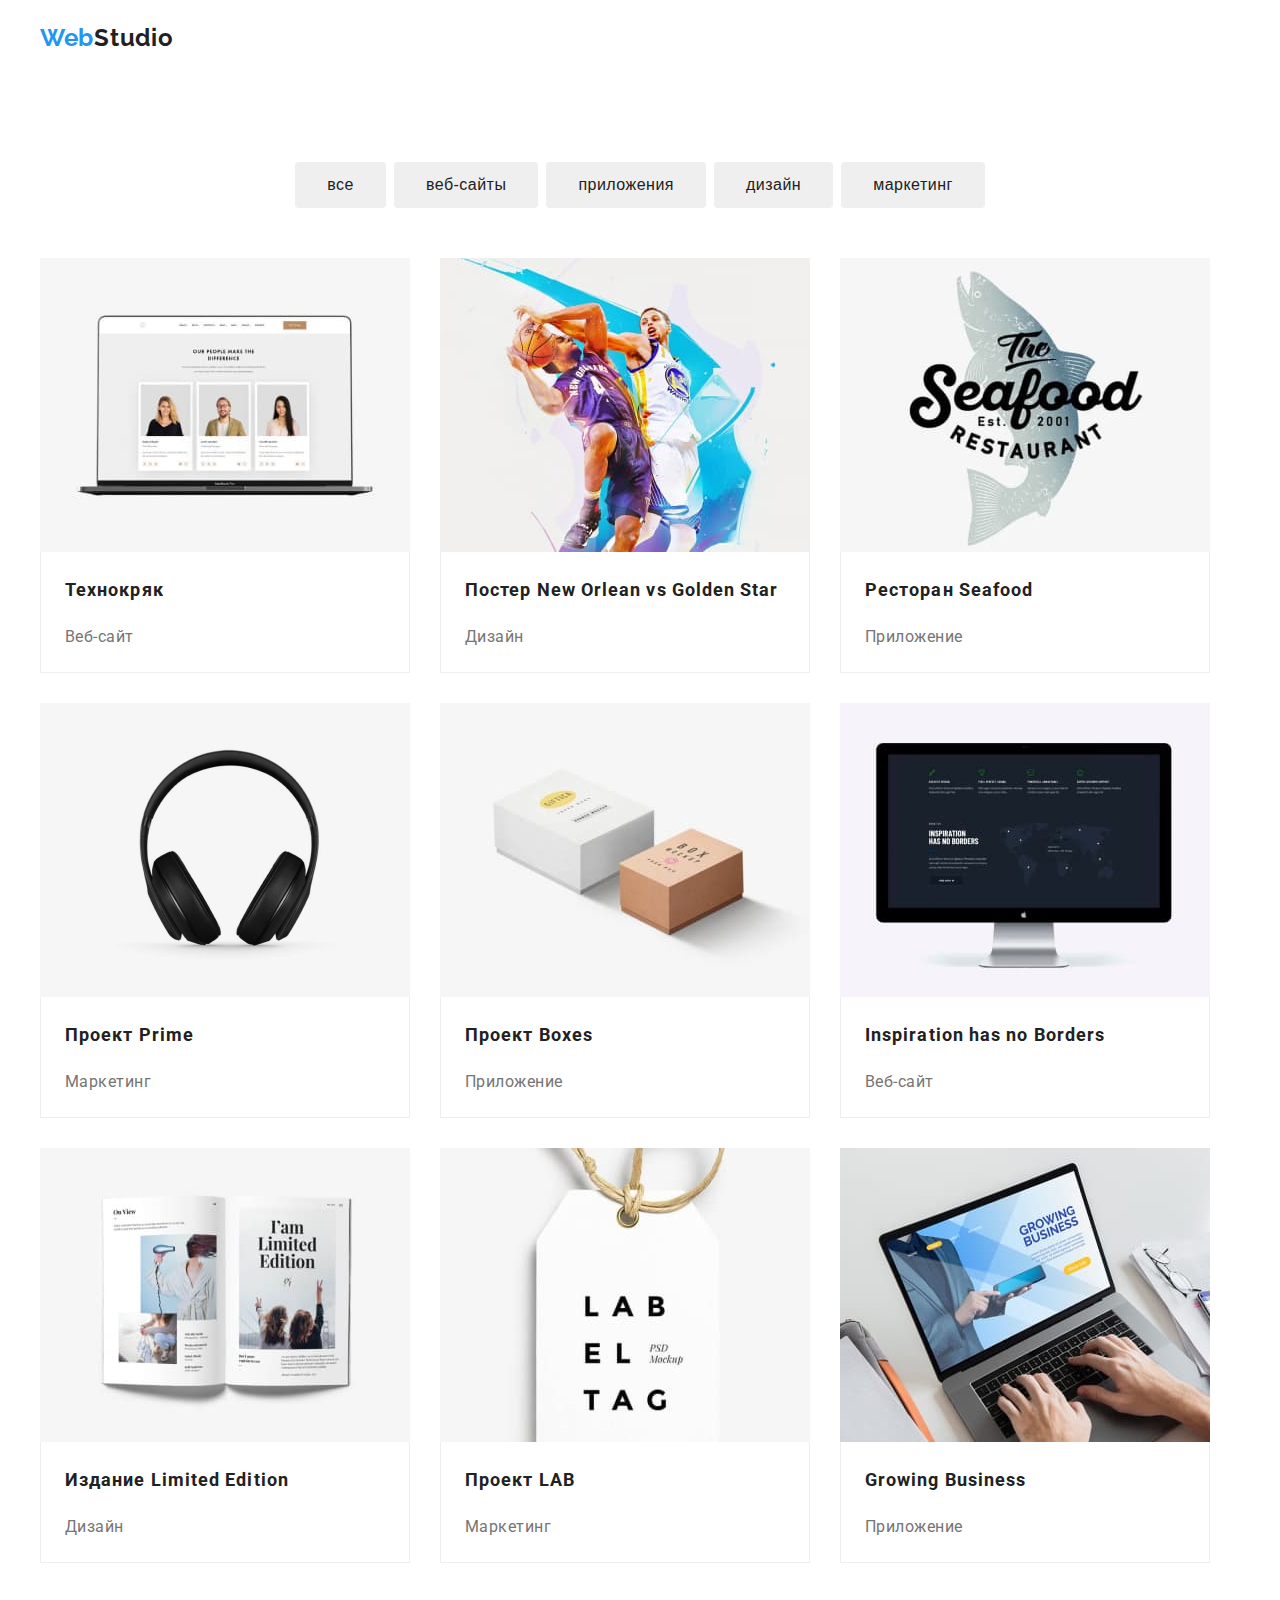
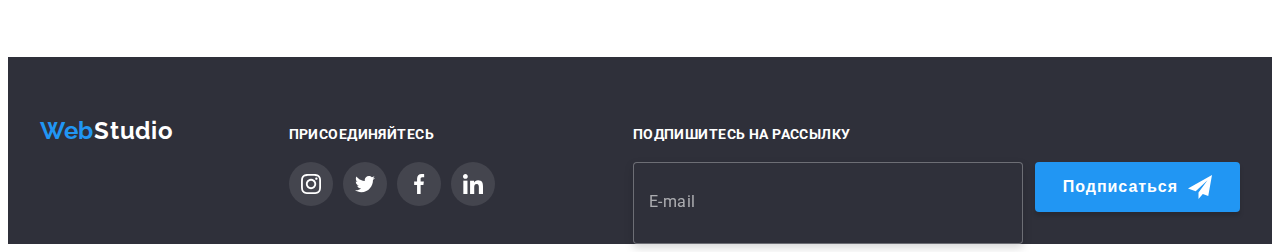
==== portfolio.html @ 2c3b2dfe "creates home-trеning" ====
<!DOCTYPE html>
<html lang="ru">

<head>
    <meta charset="UTF-8">
    <meta http-equiv="X-UA-Compatible" content="IE=edge">
    <meta name="viewport" content="width=device-width, initial-scale=1.0">
    <title>Портфолио</title>
    <link rel="preconnect" href="https://fonts.gstatic.com">
    <link href="https://fonts.googleapis.com/css2?family=Raleway:wght@700&family=Roboto:wght@400;500;700;900&display=swap"
        rel="stylesheet">
    <link rel="stylesheet" href="https://cdnjs.cloudflare.com/ajax/libs/modern-normalize/1.0.0/modern-normalize.min.css"
        integrity="sha512-ISS7cAi1PEhQ8jnbJpJZMd29NlhNj4AWYyLOSp2CE/CsHxTCu+r+t0D2yoJudVrd0/8fTVPUVDzY5Tvli75u/g=="
        crossorigin="anonymous" />
    <link rel="stylesheet" href="./css/main.min.css">
</head>
<body>
<header class="header">
    <div class="container">
    <nav class="navigation">
        <a class="logo" href="./index.html">
            Web<span class="logo_light">Studio</span>
        </a>
        <ul class="nav-list">
            <li class="nav-list__item">
                <a class="nav-list__link" href="./index.html">Студия</a>
            </li>
            <li class="nav-list__item">
                <a class="nav-list__link nav-list__link-active" href="./portfolio.html">Портфолио</a>
            </li>
            <li class="nav-list__item">
                <a class="nav-list__link" href="">Контакты</a>
            </li>
        </ul>
    </nav>
    <ul class="address">
   <li class="address__item">
    <a class="address__link" href="mailto:info@devstudio.com" lang="en"><svg class="address__icon">
            <use href="./images/sprite.svg#icon-envelope"></use>
        </svg>info@devstudio.com</a>
       
   </li>
   <li class="address__item">
    <a class="address__link" href="tel:+380961111111"><svg class="address__icon-phone">
            <use href="./images/sprite.svg#icon-smartphone"></use>
        </svg>+38 096 111 11 11</a>
   </li>
    </ul>
    </div>
</header>
    <main>
         <!-- Projects -->
        <section class="about-buttons-and-cards">
        <div class="projects container">
       <h1 class="visually-hidden">buttons</h1>  

          <ul class="filters-list">
             <li class="filters-list__item">
                 <button class="filters-list__button" type="button">все</button>
            </li>
             <li class="filters-list__item">
                 <button class="filters-list__button" type="button">веб-сайты</button>
            </li>
             <li class="filters-list__item">
                 <button class="filters-list__button" type="button">приложения</button>
            </li>
             <li class="filters-list__item">
                 <button class="filters-list__button" type="button">дизайн</button>
            </li>                
             <li class="filters-list__item">
                 <button class="filters-list__button" type="button">маркетинг</button>
            </li>
          </ul>
        </div>   
       <div class="container cards-container">  
       <h2 class="visually-hidden">cards</h2>

          <ul class="projects-list">
            <li class="projects-list__item">
            <a href="">
              <div class ="cards-content-wrapper"> 
                <img src="./images/portfolio/portfolio1.jpg" alt="фото команды разработчиков" width="370"
                        height="294">
                <p class="portfolio-list-overlay">Технокряк это современная площадка распространения коронавируса. 
                Компании используют эту платформу для цифрового
                шпионажа и атак на защищённые сервера конкурентов.</p> 
                </div>
                <div class="cards-list-content-wrapper">
                <h3 class="cards-title">Технокряк</h3>
                <p class="description-cards">Веб-сайт</p>
                </div>
            </a>
            </li>
            <li class="projects-list__item">
                <a href="">
                <div class="cards-content-wrapper">
              <img src="./images/portfolio/portfolio2.jpg" alt="два баскетболиста дерутся за мяч" width="370"
                        height="294">
                <p class="portfolio-list-overlay">Технокряк это современная площадка распространения коронавируса. 
                Компании используют эту платформу для цифрового
                шпионажа и атак на защищённые сервера конкурентов.</p> 
                </div>
                <div class="cards-list-content-wrapper">
                <h3 class="cards-title">Постер<span lang="en"> New Orlean vs Golden Star </span></h3>
                <p class="description-cards">Дизайн</p>
                </div>
                </a>
            </li>
            <li class="projects-list__item">
                <a href="">
                <div class="cards-content-wrapper">
              <img src="./images/portfolio/portfolio3.jpg" alt="логотип ресторана в виде рыбы" width="370"
                        height="294">
                <p class="portfolio-list-overlay">Технокряк это современная площадка распространения коронавируса.
                Компании используют эту платформу для цифрового
                шпионажа и атак на защищённые сервера конкурентов.</p>
                </div>
                <div class="cards-list-content-wrapper">
                <h3 class="cards-title">Ресторан<span lang="en"> Seafood </span></h3>
                <p class="description-cards">Приложение</p>
                </div>
                </a>
            </li>
           <li class="projects-list__item" >
                <a href="">
                <div class="cards-content-wrapper">
              <img src="./images/portfolio/portfolio4.jpg" alt="наушники" width="370"
                        height="294">
                <p class="portfolio-list-overlay">Технокряк это современная площадка распространения коронавируса.
                Компании используют эту платформу для цифрового
                шпионажа и атак на защищённые сервера конкурентов.</p>
                </div>
                <div class="cards-list-content-wrapper">
                <h3 class="cards-title">Проект<span lang="en"> Prime </span></h3>
                <p class="description-cards">Маркетинг</p>
                </div>
                </a>
           </li>
           <li class="projects-list__item">
                <a href="">
                <div class="cards-content-wrapper">
              <img src="./images/portfolio/portfolio5.jpg" alt="маленькие коробки" width="370"
                        height="294">
                <p class="portfolio-list-overlay">Технокряк это современная площадка распространения коронавируса.
                Компании используют эту платформу для цифрового
                шпионажа и атак на защищённые сервера конкурентов.</p>
                </div>
              <div class="cards-list-content-wrapper"> 
              <h3 class="cards-title">Проект<span lang="en"> Boxes </span></h3>
              <p class="description-cards">Приложение</p>
            </div>
                </a>
           </li>
            <li class="projects-list__item">
                <a href="">
                <div class="cards-content-wrapper">
              <img src="./images/portfolio/portfolio6.jpg" alt="монитор" width="370"
                        height="294">
                <p class="portfolio-list-overlay">Технокряк это современная площадка распространения коронавируса.
                Компании используют эту платформу для цифрового
                шпионажа и атак на защищённые сервера конкурентов.</p>
                </div>
              <div class="cards-list-content-wrapper">
              <h3 class="cards-title" lang="en">Inspiration has no Borders</h3>
              <p class="description-cards">Веб-сайт</p>
              </div>
                </a>
           </li>
           <li class="projects-list__item">
               <a href="">
               <div class="cards-content-wrapper">
              <img src="./images/portfolio/portfolio7.jpg" alt="открытый журнал по дизайну" width="370"
                        height="294">
                <p class="portfolio-list-overlay">Технокряк это современная площадка распространения коронавируса.
                Компании используют эту платформу для цифрового
                шпионажа и атак на защищённые сервера конкурентов.</p>
                </div>
              <div class="cards-list-content-wrapper">
              <h3 class="cards-title">Издание<span lang="en"> Limited Edition </span></h3>
              <p class="description-cards">Дизайн</p>
              </div>
               </a>
           </li>
           <li class="projects-list__item">
              <a href="">
              <div class="cards-content-wrapper">
              <img src="./images/portfolio/portfolio8.jpg" alt="этикетка" width="370"
                        height="294">
                <p class="portfolio-list-overlay">Технокряк это современная площадка распространения коронавируса.
                Компании используют эту платформу для цифрового
                шпионажа и атак на защищённые сервера конкурентов.</p>
                </div>
              <div class="cards-list-content-wrapper">
              <h3 class="cards-title">Проект<span lang="en"> LAB </span></h3>
              <p class="description-cards">Маркетинг</p>
              </div>
              </a>
           </li>
           <li class="projects-list__item">
              <a href="">
              <div class="cards-content-wrapper">
              <img src="./images/portfolio/portfolio9.jpg" alt="руки на клавиатуре ноутбука" width="370"
                        height="294">
                <p class="portfolio-list-overlay">Технокряк это современная площадка распространения коронавируса.
                Компании используют эту платформу для цифрового
                шпионажа и атак на защищённые сервера конкурентов.</p>
                </div>
              <div class="cards-list-content-wrapper"> 
              <h3 class="cards-title" lang="en">Growing Business</h3>
              <p class="description-cards">Приложение</p>
              </div>
              </a>
           </li>
        </ul>
        </div>
        </section>
      </main>

        <footer class="footer">
        <div class="container">
            <!-- Contacts information -->
            <div class="address-list-link">
            <a class="logo logo-footer" lang="en" href="./index.html">
                Web<span class="logo_dark">Studio</span>
            </a>
            <address class="address">
                <ul class="list address-list">
                    <li class="address-list__item">
                        <a class="link address-list__footer" href="https://goo.gl/maps/uirxwReDVHY58YxF7" target="_blank" rel="noopener noreferrer">г. Киев,
                            пр-т Леси Украинки, 26</a>
                    </li>
                    <li class="address-list__item">
                        <a class="link address-list__footer-contacts" href="mailto:info@devstudio.com" lang="en">info@devstudio.com</a>
                    </li>
                    <li class="address-list__item">
                        <a class="link address-list__footer-contacts" href="tel:+380961111111">+38 096 111 11 11</a>
                    </li>
                </ul>
            </address>
            </div>
            <div class="social-list-link">
                <p>Присоединяйтесь</p>
                <ul class="social-icon">
                    <li class="social-icon__container">
                        <a href="https://www.instagram.com/?hl=ru" target="_blank" rel="noopener noreferrer">
                            <svg aria-label="instagram" width="20" height="20" class="social-icon__img">
                                <use href="./images/sprite.svg#icon-instagram-1"></use>
                            </svg>
                        </a>
                    </li>
                    <li class="social-icon__container">
                        <a href="https://twitter.com" target="_blank" rel="noopener noreferrer">
                            <svg aria-label="twitter" width="20" height="20" class="social-icon__img">
                                <use href="./images/sprite.svg#icon-twitter-1"></use>
                            </svg>
                        </a>
                    </li>
                
                    <li class="social-icon__container">
                        <a href="https://www.facebook.com" target="_blank" rel="noopener noreferrer">
                            <svg aria-label="facebook" width="20" height="20" class="social-icon__img">
                                <use href="./images/sprite.svg#icon-facebook-1"></use>
                            </svg>
                        </a>
                    </li>
                
                    <li class="social-icon__container">
                        <a href="https://www.linkedin.com" target="_blank" rel="noopener noreferrer">
                            <svg aria-label="linkedin" width="20" height="20" class="social-icon__img">
                                <use href="./images/sprite.svg#icon-linkedin-1"></use>
                            </svg>
                        </a>
                    </li>
                
                </ul>
            </div>
            <div>
                <p>Подпишитесь на рассылку</p>
                <form class="footer-form" autocomplete="off">
                    <input class="footer-form-input" name="email" type="email" placeholder="E-mail" required>
                    <button class="footer-btn" type="submit">Подписаться
                        <svg class="footer-btn-icon" width="24" height="24">
                            <use href="./images/sprite.svg#icon-icon-send"></use>
                        </svg>
                    </button>
                </form>
            </div>
            
        </div>
    
        </footer>


</body>
</html>
---- css/main.min.css ----
:root{--main-font: "Roboto", sans-serif;--secondary-font: "Raleway", sans-serif;--accent-color: #2196f3;--basic-headers-color: #212121;--basic-content-color: #757575;--backgrouns-secondary-color: #2f303a;--primary-background-color: #fff;--third-background-color: #f5f4fa;--section-pt: 94px;--section-pb: 94px;--common-grey: #afb1b8;--timing-function: cubic-bezier(0.4, 0, 0.2, 1);--duration: 250ms}body{font-family:var(--main-font);color:var(--basic-content-color);font-weight:400;letter-spacing:0.03em}h1,h2,h3,h4,h5,h6,p,ul,ol,a{margin:0;padding:0;list-style:none;text-decoration:none}img,svg{display:block}.visually-hidden{position:absolute !important;clip:rect(1px 1px 1px 1px);clip:rect(1px, 1px, 1px, 1px);padding:0 !important;border:0 !important;height:1px !important;width:1px !important;overflow:hidden}.container{padding-left:15px;padding-right:15px}.header .container{display:flex;align-items:center;justify-content:space-between}@media screen and (min-width: 480px){.container{width:480px;margin:0 auto}}@media screen and (min-width: 768px){.container{width:768px}}@media screen and (min-width: 1200px){.container{width:1200px}}.logo{font-weight:700;font-size:24px;line-height:28px;letter-spacing:0.03em;font-family:var(--secondary-font);color:var(--accent-color)}.header .logo{margin-right:93px}.logo_light{color:var(--basic-headers-color)}.logo_dark{color:var(--primary-background-color)}.filters-list__button{font-weight:500;font-size:16px;line-height:1.62;letter-spacing:0.03em;cursor:pointer;padding:10px 32px;min-width:70px;border-radius:4px;border:none;display:block;outline:none;color:var(--basic-headers-color);transition:color var(--timing-function) var(--duration),background-color var(--timing-function) var(--duration),box-shadow var(--timing-function) var(--duration)}.filters-list__button:hover,.filters-list__button:focus,.filters-list__button:active{color:var(--primary-background-color);background-color:var(--accent-color);box-shadow:0px 3px 1px rgba(0,0,0,0.1),0px 1px 2px rgba(0,0,0,0.08),0px 2px 2px rgba(0,0,0,0.12)}.filters-list{display:flex;justify-content:center}.filters-list__item:not(:first-child){margin-left:8px}.backdrop{position:fixed;width:100vw;height:100vh;left:0px;top:0px;background:rgba(0,0,0,0.2);transition:opasity var(--timing-function) var(--duration)}.modal{position:absolute;width:528px;height:580px;left:50%;top:50%;transform:translate(-50%, -50%);background:var(--primary-background-color);box-shadow:0px 1px 3px rgba(0,0,0,0.12),0px 1px 1px rgba(0,0,0,0.14),0px 2px 1px rgba(0,0,0,0.2);border-radius:4px;padding:40px}.modal__close-btn{position:absolute;top:8px;right:8px;width:30px;height:30px;border-radius:50%;display:flex;justify-content:center;align-items:center;border:1px solid rgba(0,0,0,0.1);cursor:pointer;background:var(--primary-background-color)}.modal__close-btn:hover .modal__icon-container-img,.modal__close-btn:focus .modal__icon-container-img{fill:var(--accent-color)}.modal__icon-container-img{transition:var(--timing-function) var(--duration)}.is-hidden{opacity:0;visibility:hidden;pointer-events:none}.modal-form{display:flex;flex-direction:column}.modal__form-fild{font-family:var(--main-font);font-size:12px;line-height:14px;margin-bottom:4px;letter-spacing:0.01em;color:var(--basic-content-color)}.modal-wrapper{position:relative;margin-bottom:10px}.modal-wrapper__input{display:block;width:100%;height:40px;border:1px solid rgba(33,33,33,0.2);border-radius:4px;padding-left:42px;transition:border-color var(--duration) var(--timing-function)}.modal-wrapper__input:hover,.modal-wrapper__input:focus{outline:none;border:1px solid var(--accent-color)}.modal-wrapper__input:focus ~ .modal-wrapper__icon,.modal-wrapper__input:hover ~ .modal-wrapper__icon{fill:var(--accent-color)}.modal-wrapper__icon{position:absolute;top:50%;left:12px;display:block;transform:translateY(-50%);transition:fill var(--duration) var(--timing-function)}.modal-wrapper__icon:hover{fill:var(--accent-color)}.modal-form-message{width:100%;height:120px;border:1px solid rgba(33,33,33,0.2);border-radius:4px;padding:12px 16px;resize:none;transition:border-color var(--duration) var(--timing-function);margin-bottom:25px}.modal-form-message::placeholder{color:rgba(117,117,117,0.5)}.modal-form-message:hover,.modal-form-message:focus{outline:none;border-color:var(--accent-color)}.modal-title{font-family:var(--main-font);display:block;font-weight:bold;font-size:20px;line-height:23px;text-align:center;letter-spacing:0.03em;color:#212121;margin-bottom:12px}.modal-form-check-desk{font-size:14px;display:flex;align-items:center}.modal-form-check-desk::before{display:block;content:"";width:16px;height:16px;border:2px solid #212121;border-radius:2px;cursor:pointer;margin-right:8px}.modal-form-term:checked+.modal-form-check-desk::before{background-image:url(../images/modal/Vector.svg);background-position:center;background-size:contain;background-repeat:no-repeat;border:2px solid var(--accent-color);border-radius:2px;background-color:var(--accent-color)}.modal-form-term:focus+.modal-form-check-desk::before{outline:2px solid var(--accent-color)}.modal-form-btn{display:block;font-weight:700;font-size:16px;line-height:1.85;text-align:center;letter-spacing:0.06em;background-color:var(--accent-color);margin:0 auto;margin-top:45px;min-width:200px;height:50px;padding:10px 32px;box-shadow:0px 4px 4px rgba(0,0,0,0.15);border-radius:4px;border:none;transition:color var(--timing-function) var(--duration),background-color var(--timing-function) var(--duration);color:#ffffff}.modal-form-btn:hover,.modal-form-btn:focus{background-color:#188ce8}.policy-link{display:inline;color:var(--accent-color);text-decoration:underline}.header{padding-top:16px;padding-bottom:16px}.nav-list{display:none}.address{display:none}.burger-btn,.mobail-menu__close-btn{background-color:transparent;border:none;padding:0}.burger-btn:hover,.burger-btn:focus,.burger-btn:active,.mobail-menu__close-btn:hover,.mobail-menu__close-btn:focus,.mobail-menu__close-btn:active{fill:var(--accent-color)}.mobail-menu__close-btn{position:absolute;top:10px;right:15px}.burger-btn__icon{width:40px;height:40px}.mobail-menu__close-icon{width:40px;height:40px}.mobail-menu{position:fixed;top:0;left:50%;width:100vw;max-width:480px;background-color:var(--primary-background-color);padding-top:48px;padding-left:40px;padding-right:40px;transform:translateY(-100%) translateX(-50%);transition:var(--timing-function) var(--duration)}.is-open{transform:translateY(0) translateX(-50%)}.nav-list-mob__link{font-weight:500;font-size:40px;line-height:47px;letter-spacing:0.02em;transition:color var(--timing-function) var(--duration);color:var(--basic-headers-color)}.nav-list-mob__link:hover,.nav-list-mob__link:focus{color:var(--accent-color)}.nav-list-mob__link-active{color:var(--accent-color)}.nav-list-mob__item:not(:last-child){margin-bottom:32px}.nav-list-mob{margin-bottom:302px}.address-mob__phone-link{font-weight:500;font-size:34px;line-height:40px;letter-spacing:0.02em;color:var(--basic-content-color);transition:color var(--timing-function) var(--duration)}.address-mob__phone-link:hover,.address-mob__phone-link:focus{color:var(--accent-color)}.address-mob__mail-link{font-weight:500;font-size:24px;line-height:28px;letter-spacing:0.02em;color:var(--basic-content-color);transition:color var(--timing-function) var(--duration)}.address-mob__mail-link:hover,.address-mob__mail-link:focus{color:var(--accent-color)}.address-mob:not(:last-child){margin-bottom:64px}.address-mob__item:not(:last-child){margin-bottom:16px}.social-mob__item:not(:last-child)::after{content:"";border:1px solid rgba(33,33,33,0.2);transform:rotate(90deg);width:22px;height:0px}.social-mob__item{margin-right:20px}.social-mob{display:flex;align-items:center}.social-mob__link{font-weight:500;font-size:18px;line-height:22px;letter-spacing:0.02em;color:var(--accent-color);margin-right:10px}.hero_btn{display:block;font-weight:700;font-size:16px;line-height:1.85;text-align:center;letter-spacing:0.06em;background-color:var(--accent-color);margin:0 auto;margin-top:45px;min-width:200px;height:50px;padding:10px 32px;cursor:pointer;box-shadow:0px 4px 4px rgba(0,0,0,0.15);border-radius:4px;border:none;transition:color var(--timing-function) var(--duration),background-color var(--timing-function) var(--duration);color:#ffffff}.hero_btn:hover,.hero_btn:focus{background-color:#188ce8}.hero_title{font-weight:900;font-size:44px;line-height:1.36;text-align:center;letter-spacing:0.06em;text-transform:uppercase;max-width:696px;margin:0 auto;color:#ffffff}.hero{background-image:linear-gradient(rgba(47,48,58,0.4), rgba(62,63,77,0.4)),url(../images/hero/hero-background.jpg);padding-top:200px;padding-bottom:200px;background-color:var(--backgrouns-secondary-color);height:600px;background-repeat:no-repeat;background-size:cover}.cards-title{font-weight:700;font-size:18px;line-height:2;letter-spacing:0.06em;color:var(--basic-headers-color)}.about-list__title{font-weight:700;font-size:14px;line-height:1.14;text-transform:uppercase;margin-bottom:20px;color:var(--basic-headers-color)}.about{background:var(--primary-background-color);padding-top:var(--section-pt)}.works{background:var(--primary-background-color)}.about-list__description{font-size:14px;line-height:1.71}.description-cards{font-size:16px;line-height:30px;color:var(--basic-content-color)}.about-list{display:flex;justify-content:space-between;margin-left:-30px}.about-list__item{margin-left:30px}.about-list__tool{width:270px;height:120px;background-color:var(--third-background-color);margin-bottom:30px;display:flex;align-items:center;justify-content:center}.about-list__icon{width:65px;height:70px}.works-list{display:flex;justify-content:space-between;margin-left:-30px;margin-top:-30px}.works-list__item{margin-left:30px;margin-top:30px;position:relative}.works-list__overlay{position:absolute;bottom:0;left:0;width:100%;height:70px;background:rgba(47,48,58,0.8);justify-content:center;align-items:center;display:flex;padding:27px;font-weight:700;font-size:14px;line-height:1;letter-spacing:0.03em;text-transform:uppercase;color:#ffffff}.about-us-title{font-weight:700;font-size:36px;line-height:1.16;text-align:center;color:var(--basic-headers-color);margin-bottom:50px}.works-us{padding-top:var(--section-pt);padding-bottom:var(--section-pb)}.projects{padding-top:var(--section-pt);padding-bottom:50px}.projects-list{display:flex;flex-wrap:wrap;margin-left:-30px;margin-top:-30px}.projects-list__item{margin-left:30px;margin-top:30px;transition:box-shadow var(--duration) var(--timing-function)}.projects-list__item:hover,.projects-list__item:focus,.projects-list__item:active{box-shadow:0px 1px 1px rgba(0,0,0,0.12),0px 4px 4px rgba(0,0,0,0.06),1px 4px 6px rgba(0,0,0,0.16)}.cards-list-content-wrapper{padding:20px 24px;background-color:white;border:1px solid #eeeeee;border-top:none}.cards-title{margin-bottom:14px}.cards-container{padding-bottom:var(--section-pb)}.portfolio-list-overlay{position:absolute;top:0;left:0;height:100%;background-color:rgba(33,150,243,0.9);font-size:18px;line-height:1.56;letter-spacing:0.03em;color:var(--primary-background-color);padding:63px 24px;transform:translateY(100%);transition:transform var(--duration) var(--timing-function)}.cards-content-wrapper{position:relative;overflow:hidden}.projects-list__item a:hover .portfolio-list-overlay,.projects-list__item a:focus .portfolio-list-overlay{transform:translateY(0)}.our-team-title{font-weight:500;font-size:16px;line-height:1.18;margin-bottom:14px;color:var(--basic-headers-color)}.team{background:var(--third-background-color);padding-top:var(--section-pt);padding-bottom:var(--section-pb)}.description-team{font-size:16px;line-height:1.18;margin-bottom:16px}.team-list{display:flex;flex-wrap:wrap;margin-left:-30px}.team-list__item{margin-left:30px;box-shadow:0px 1px 3px rgba(0,0,0,0.12),0px 1px 1px rgba(0,0,0,0.14),0px 2px 1px rgba(0,0,0,0.2);border-radius:0px 0px 4px 4px;overflow:hidden}.team-list-content-wrapper{padding:30px 32px;text-align:center;background-color:white}.team-list-content-wrapper>ul{display:flex;justify-content:center}.team-icon-container-img use{fill:var(--common-grey);transition:fill var(--timing-function) var(--duration)}.team-icon-container{width:44px;height:44px;border-radius:50%;display:flex;justify-content:center;align-items:center;transition:background-color var(--timing-function) var(--duration)}.team-icon-container:hover,.team-icon-container:focus{background-color:var(--accent-color);cursor:pointer}.team-icon-container:hover .team-icon-container-img use{fill:var(--primary-background-color)}.team-icon-container:not(:last-child){margin-right:10px}.customers{background:var(--primary-background-color);padding-top:var(--section-pt);padding-bottom:var(--section-pb)}.customers-title{font-weight:700;font-size:36px;line-height:1.16;text-align:center;color:var(--basic-headers-color);margin-bottom:50px}.customers-list{display:flex;justify-content:space-between;align-items:center}.customers-list__link{width:170px;height:90px;border:1px solid var(--common-grey);border-radius:4px;display:flex;justify-content:center;align-items:center;transition:border-color var(--timing-function) var(--duration)}.customers-list__link:hover .customers-list__icon,.customers-list__link:focus .customers-list__icon{fill:var(--accent-color)}.customers-list__link:hover,.customers-list__link:focus{border-color:var(--accent-color)}.customers-list__icon{fill:var(--common-grey);transition:var(--timing-function) var(--duration)}.footer{background-color:var(--backgrouns-secondary-color)}.footer .container{display:flex;align-items:baseline;justify-content:space-between}.address-list__footer{color:#ffffff;font-size:14px;line-height:1.71}.address-list__footer-contacts{color:rgba(255,255,255,0.6);font-size:14px;line-height:1.71}.address-list__item:not(:last-child){margin-bottom:9px}.logo-footer{display:block;margin-bottom:30px}.social-icon__container{width:44px;height:44px;border-radius:50%;display:flex;justify-content:center;align-items:center;background:rgba(255,255,255,0.1);transition:background-color var(--timing-function) var(--duration)}.social-icon__container:not(:last-child){margin-right:10px}.social-icon__img use{fill:var(--primary-background-color);transition:fill var(--timing-function) var(--duration)}.social-icon__container:hover>svg>use{fill:var(--primary-background-color)}.social-icon__container:hover,.social-icon__container:focus{background-color:var(--accent-color);cursor:pointer}.social-list-link>ul{display:flex}.footer p{font-family:var(--main-font);font-weight:bold;font-size:14px;line-height:16px;letter-spacing:0.03em;color:#ffffff;margin-bottom:20px;text-transform:uppercase}.footer>.container>:first-child{padding-top:60px;padding-bottom:60px}.address-list-link{margin-right:70px}.footer-form{display:flex}.footer-form-input{padding:15px;width:358px;height:50px;margin-right:12px;border:1px solid rgba(255,255,255,0.3);filter:drop-shadow(0px 4px 4px rgba(0,0,0,0.15));border-radius:4px;background-color:var(--backgrouns-secondary-color);color:#ffffff}.footer-form-input::placeholder{font-family:var(--main-font);font-weight:400;font-size:16px;line-height:1.25;letter-spacing:0.03em;color:rgba(255,255,255,0.6)}.footer-form-input:focus{outline:none}.footer-btn{display:inline-flex;align-items:center;font-weight:700;font-size:16px;line-height:1.85;text-align:center;letter-spacing:0.06em;background-color:var(--accent-color);margin:0 auto;min-width:200px;height:50px;padding:10px 28px;cursor:pointer;box-shadow:0px 4px 4px rgba(0,0,0,0.15);border-radius:4px;border:none;transition:color var(--timing-function) var(--duration),background-color var(--timing-function) var(--duration);color:#ffffff}.footer-btn-icon{margin-left:10px;fill:currentColor}.social-list-link{margin-right:93px}
/*# sourceMappingURL=main.min.css.map */
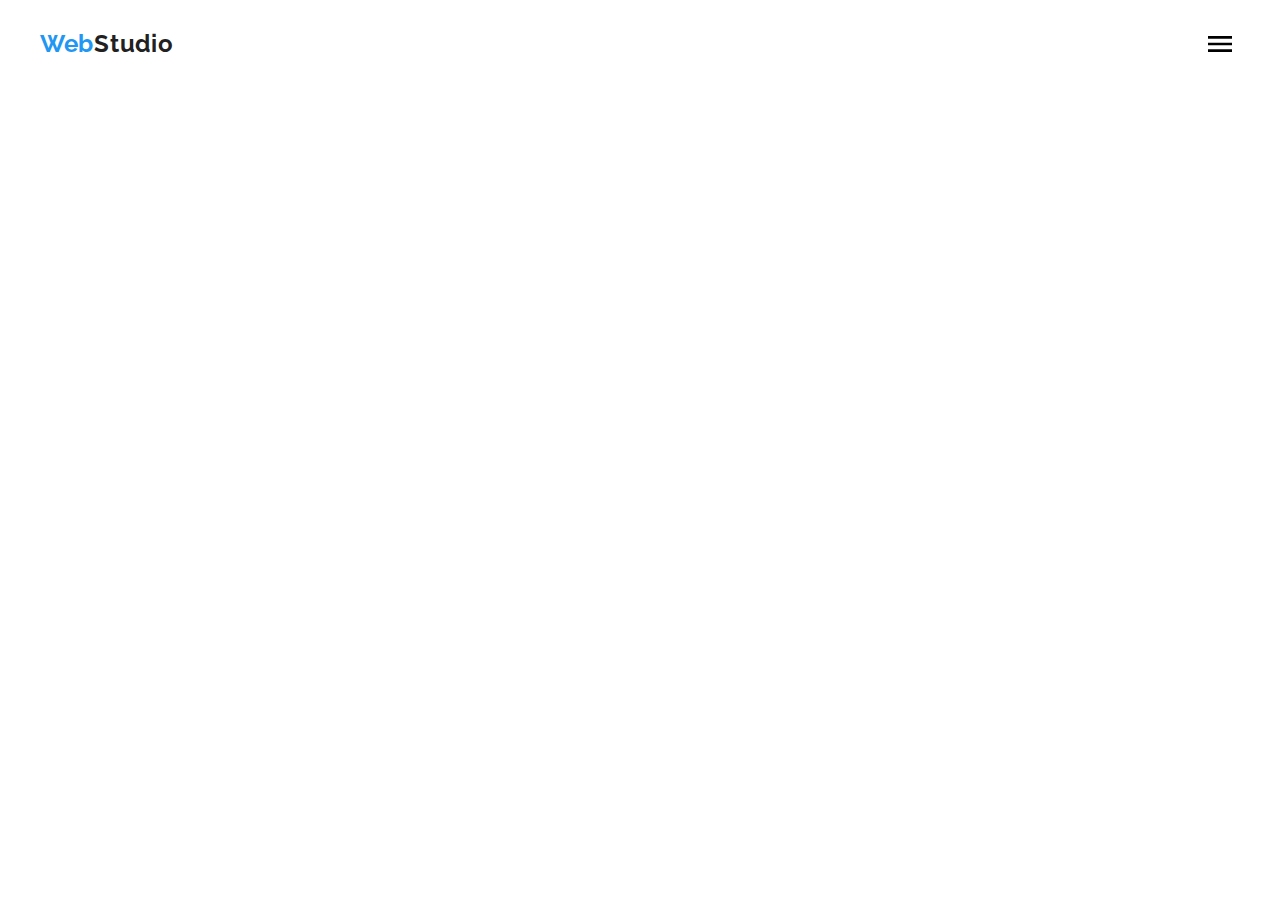
==== commit 7f159312: "ends header portfolio" ====
--- a/portfolio.html
+++ b/portfolio.html
@@ -14,6 +14,7 @@
         crossorigin="anonymous" />
     <link rel="stylesheet" href="./css/main.min.css">
 </head>
+
 <body>
 <header class="header">
     <div class="container">
@@ -33,6 +34,11 @@
             </li>
         </ul>
     </nav>
+    <button type="button" class="burger-btn" data-menu-button>
+        <svg class="burger-btn__icon">
+            <use href="./images/sprite.svg#icon-burgersvg"></use>
+        </svg>
+    </button>
     <ul class="address">
    <li class="address__item">
     <a class="address__link" href="mailto:info@devstudio.com" lang="en"><svg class="address__icon">
@@ -47,10 +53,60 @@
    </li>
     </ul>
     </div>
+    <div class="mobail-menu" data-menu>
+        <button type="button" class="mobail-menu__close-btn" data-menu-close>
+            <svg class="mobail-menu__close-icon">
+                <use href="./images/sprite.svg#icon-close-black-1"></use>
+            </svg>
+        </button>
+        <ul class="nav-list-mob">
+            <li class="nav-list-mob__item">
+                <a class="nav-list-mob__link" href="./index.html">Студия</a>
+            </li>
+            <li class="nav-list-mob__item">
+                <a class="nav-list-mob__link nav-list-mob__link-active" href="./portfolio.html">Портфолио</a>
+            </li>
+            <li class="nav-list-mob__item">
+                <a class="nav-list-mob__link" href="">Контакты</a>
+            </li>
+        </ul>
+    
+        <ul class="address-mob">
+            <li class="address-mob__item">
+                <a class="address-mob__phone-link" href="tel:+380961111111">+38 096 111 11 11</a>
+            </li>
+            <li class="address-mob__item">
+                <a class="address-mob__mail-link" href="mailto:info@devstudio.com" lang="en">info@devstudio.com</a>
+            </li>
+    
+        </ul>
+    
+        <ul class="social-mob">
+            <li class="social-mob__item">
+                <a class="social-mob__link" href="https://www.instagram.com/?hl=ru" target="_blank"
+                    rel="noopener noreferrer">Instagram</a>
+            </li>
+            <li class="social-mob__item">
+                <a class="social-mob__link" href="https://twitter.com" target="_blank" rel="noopener noreferrer">Twitter</a>
+    
+            </li>
+            <li class="social-mob__item">
+                <a class="social-mob__link" href="https://www.facebook.com" target="_blank"
+                    rel="noopener noreferrer">Facebook</a>
+    
+            </li>
+            <li class="social-mob__item">
+                <a class="social-mob__link" href="https://www.linkedin.com" target="_blank"
+                    rel="noopener noreferrer">linkedin</a>
+    
+            </li>
+        </ul>
+    
+    </div>
 </header>
     <main>
          <!-- Projects -->
-        <section class="about-buttons-and-cards">
+        <!-- <section class="about-buttons-and-cards">
         <div class="projects container">
        <h1 class="visually-hidden">buttons</h1>  
 
@@ -217,9 +273,9 @@
       </main>
 
         <footer class="footer">
-        <div class="container">
+        <div class="container"> -->
             <!-- Contacts information -->
-            <div class="address-list-link">
+           <!-- <div class="address-list-link">
             <a class="logo logo-footer" lang="en" href="./index.html">
                 Web<span class="logo_dark">Studio</span>
             </a>
@@ -288,8 +344,8 @@
             
         </div>
     
-        </footer>
-
-
+        </footer>-->
+
+ <script src="./js/mobail-menu.js"></script> 
 </body>
 </html>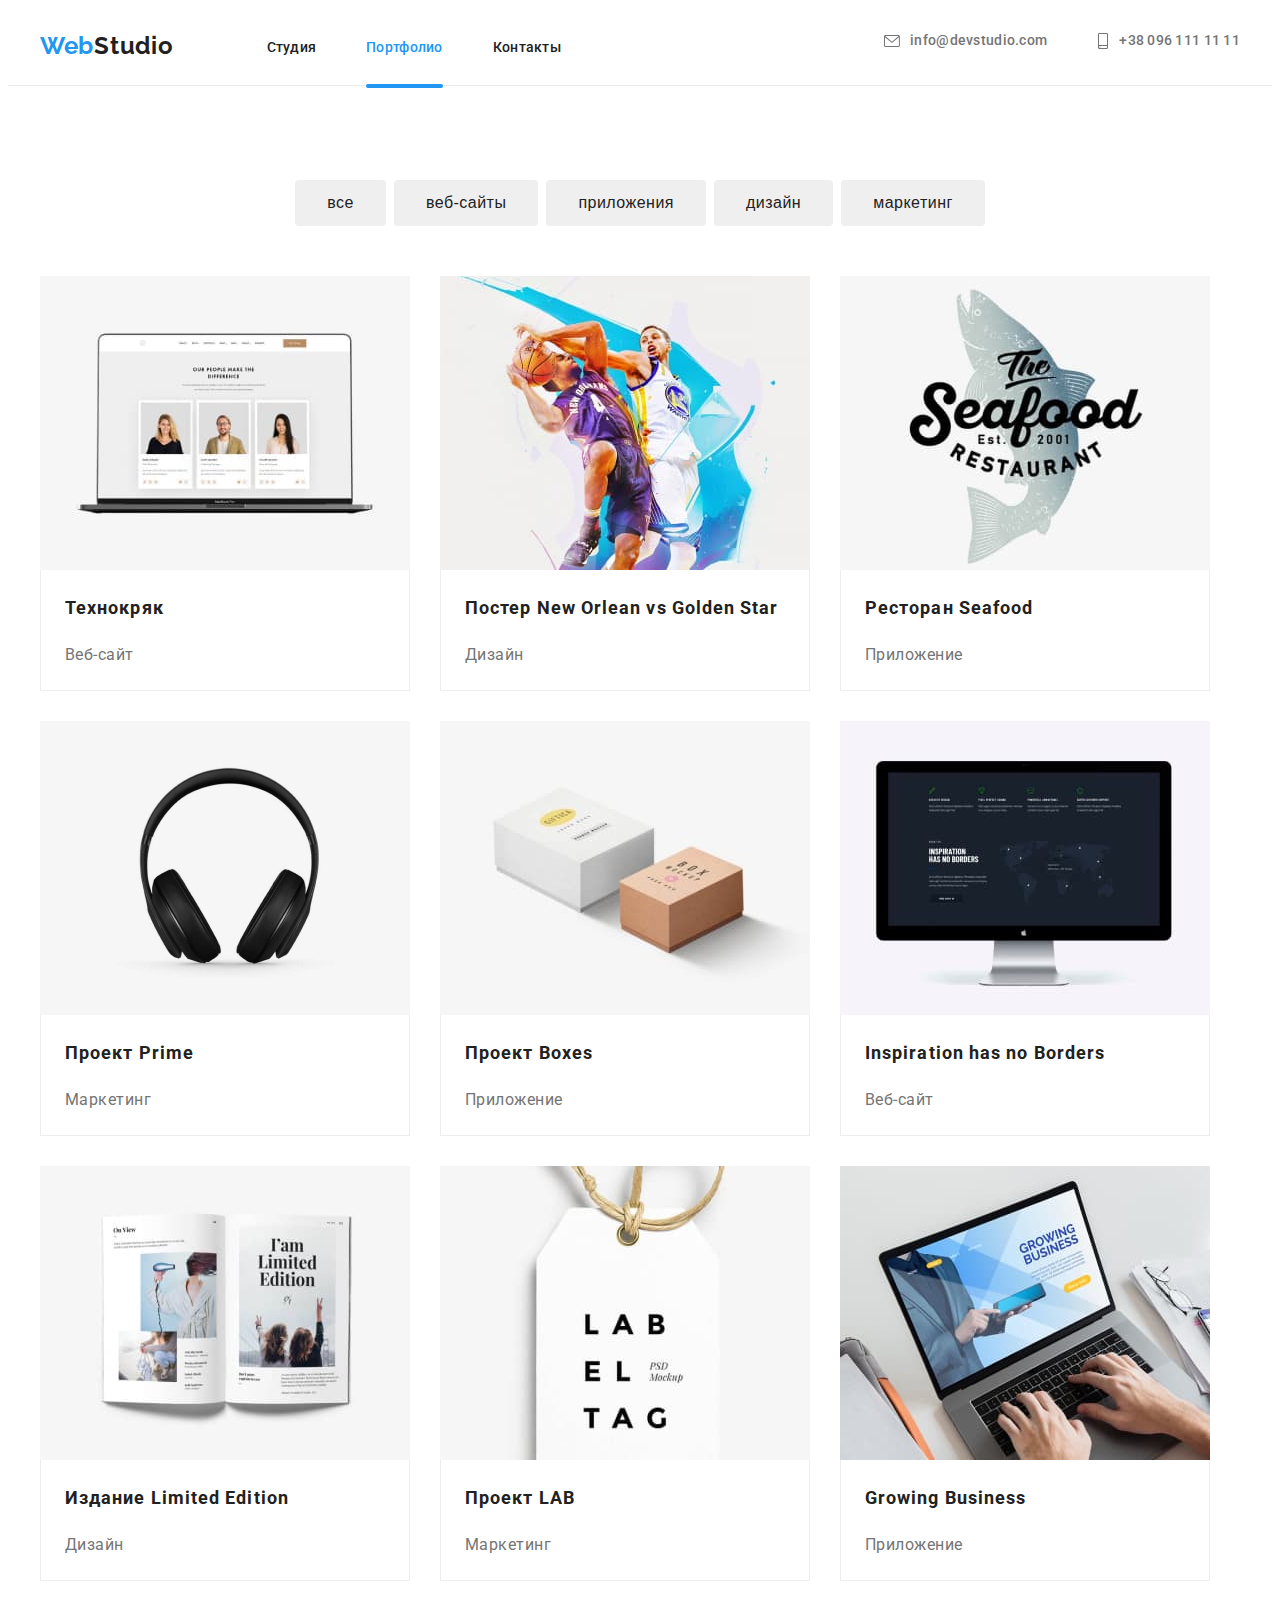
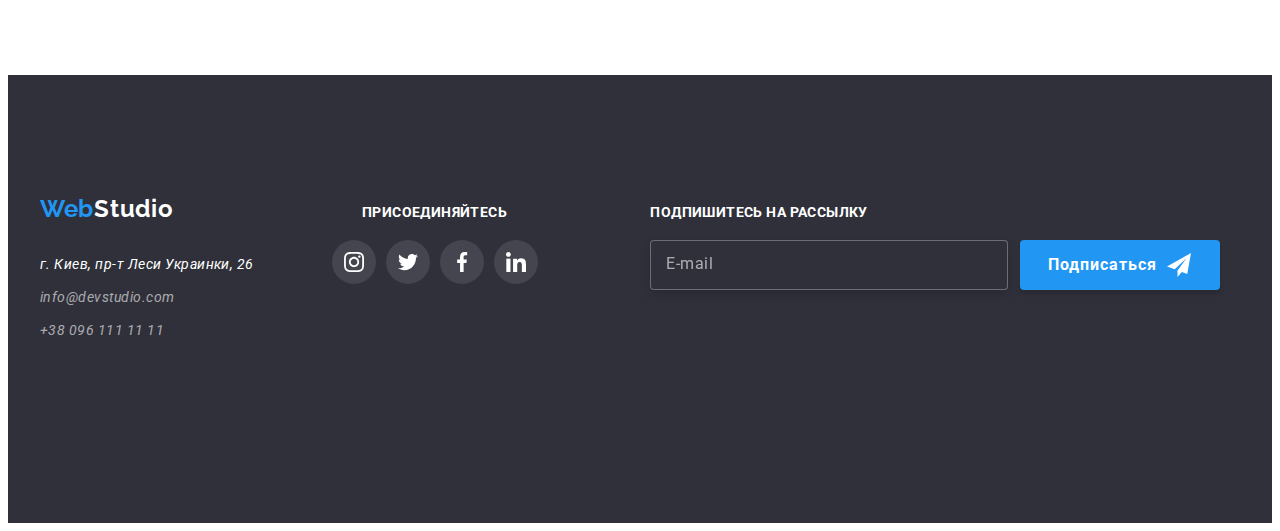
==== commit d95be8b3: "ends footer for mob" ====
--- a/portfolio.html
+++ b/portfolio.html
@@ -106,7 +106,7 @@
 </header>
     <main>
          <!-- Projects -->
-        <!-- <section class="about-buttons-and-cards">
+         <section class="about-buttons-and-cards">
         <div class="projects container">
        <h1 class="visually-hidden">buttons</h1>  
 
@@ -273,9 +273,10 @@
       </main>
 
         <footer class="footer">
-        <div class="container"> -->
+        <div class="container"> 
             <!-- Contacts information -->
-           <!-- <div class="address-list-link">
+            <div class="footer-links-wrapper">
+              <div class="address-list-link">
             <a class="logo logo-footer" lang="en" href="./index.html">
                 Web<span class="logo_dark">Studio</span>
             </a>
@@ -330,7 +331,8 @@
                 
                 </ul>
             </div>
-            <div>
+            </div>
+            <div class="footer-form-wrapper">
                 <p>Подпишитесь на рассылку</p>
                 <form class="footer-form" autocomplete="off">
                     <input class="footer-form-input" name="email" type="email" placeholder="E-mail" required>
@@ -344,7 +346,7 @@
             
         </div>
     
-        </footer>-->
+        </footer>
 
  <script src="./js/mobail-menu.js"></script> 
 </body>
--- a/css/main.min.css
+++ b/css/main.min.css
@@ -1,2 +1,2 @@
-:root{--main-font: "Roboto", sans-serif;--secondary-font: "Raleway", sans-serif;--accent-color: #2196f3;--basic-headers-color: #212121;--basic-content-color: #757575;--backgrouns-secondary-color: #2f303a;--primary-background-color: #fff;--third-background-color: #f5f4fa;--section-pt: 94px;--section-pb: 94px;--common-grey: #afb1b8;--timing-function: cubic-bezier(0.4, 0, 0.2, 1);--duration: 250ms}body{font-family:var(--main-font);color:var(--basic-content-color);font-weight:400;letter-spacing:0.03em}h1,h2,h3,h4,h5,h6,p,ul,ol,a{margin:0;padding:0;list-style:none;text-decoration:none}img,svg{display:block}.visually-hidden{position:absolute !important;clip:rect(1px 1px 1px 1px);clip:rect(1px, 1px, 1px, 1px);padding:0 !important;border:0 !important;height:1px !important;width:1px !important;overflow:hidden}.container{padding-left:15px;padding-right:15px}.header .container{display:flex;align-items:center;justify-content:space-between}@media screen and (min-width: 480px){.container{width:480px;margin:0 auto}}@media screen and (min-width: 768px){.container{width:768px}}@media screen and (min-width: 1200px){.container{width:1200px}}.logo{font-weight:700;font-size:24px;line-height:28px;letter-spacing:0.03em;font-family:var(--secondary-font);color:var(--accent-color)}.header .logo{margin-right:93px}.logo_light{color:var(--basic-headers-color)}.logo_dark{color:var(--primary-background-color)}.filters-list__button{font-weight:500;font-size:16px;line-height:1.62;letter-spacing:0.03em;cursor:pointer;padding:10px 32px;min-width:70px;border-radius:4px;border:none;display:block;outline:none;color:var(--basic-headers-color);transition:color var(--timing-function) var(--duration),background-color var(--timing-function) var(--duration),box-shadow var(--timing-function) var(--duration)}.filters-list__button:hover,.filters-list__button:focus,.filters-list__button:active{color:var(--primary-background-color);background-color:var(--accent-color);box-shadow:0px 3px 1px rgba(0,0,0,0.1),0px 1px 2px rgba(0,0,0,0.08),0px 2px 2px rgba(0,0,0,0.12)}.filters-list{display:flex;justify-content:center}.filters-list__item:not(:first-child){margin-left:8px}.backdrop{position:fixed;width:100vw;height:100vh;left:0px;top:0px;background:rgba(0,0,0,0.2);transition:opasity var(--timing-function) var(--duration)}.modal{position:absolute;width:528px;height:580px;left:50%;top:50%;transform:translate(-50%, -50%);background:var(--primary-background-color);box-shadow:0px 1px 3px rgba(0,0,0,0.12),0px 1px 1px rgba(0,0,0,0.14),0px 2px 1px rgba(0,0,0,0.2);border-radius:4px;padding:40px}.modal__close-btn{position:absolute;top:8px;right:8px;width:30px;height:30px;border-radius:50%;display:flex;justify-content:center;align-items:center;border:1px solid rgba(0,0,0,0.1);cursor:pointer;background:var(--primary-background-color)}.modal__close-btn:hover .modal__icon-container-img,.modal__close-btn:focus .modal__icon-container-img{fill:var(--accent-color)}.modal__icon-container-img{transition:var(--timing-function) var(--duration)}.is-hidden{opacity:0;visibility:hidden;pointer-events:none}.modal-form{display:flex;flex-direction:column}.modal__form-fild{font-family:var(--main-font);font-size:12px;line-height:14px;margin-bottom:4px;letter-spacing:0.01em;color:var(--basic-content-color)}.modal-wrapper{position:relative;margin-bottom:10px}.modal-wrapper__input{display:block;width:100%;height:40px;border:1px solid rgba(33,33,33,0.2);border-radius:4px;padding-left:42px;transition:border-color var(--duration) var(--timing-function)}.modal-wrapper__input:hover,.modal-wrapper__input:focus{outline:none;border:1px solid var(--accent-color)}.modal-wrapper__input:focus ~ .modal-wrapper__icon,.modal-wrapper__input:hover ~ .modal-wrapper__icon{fill:var(--accent-color)}.modal-wrapper__icon{position:absolute;top:50%;left:12px;display:block;transform:translateY(-50%);transition:fill var(--duration) var(--timing-function)}.modal-wrapper__icon:hover{fill:var(--accent-color)}.modal-form-message{width:100%;height:120px;border:1px solid rgba(33,33,33,0.2);border-radius:4px;padding:12px 16px;resize:none;transition:border-color var(--duration) var(--timing-function);margin-bottom:25px}.modal-form-message::placeholder{color:rgba(117,117,117,0.5)}.modal-form-message:hover,.modal-form-message:focus{outline:none;border-color:var(--accent-color)}.modal-title{font-family:var(--main-font);display:block;font-weight:bold;font-size:20px;line-height:23px;text-align:center;letter-spacing:0.03em;color:#212121;margin-bottom:12px}.modal-form-check-desk{font-size:14px;display:flex;align-items:center}.modal-form-check-desk::before{display:block;content:"";width:16px;height:16px;border:2px solid #212121;border-radius:2px;cursor:pointer;margin-right:8px}.modal-form-term:checked+.modal-form-check-desk::before{background-image:url(../images/modal/Vector.svg);background-position:center;background-size:contain;background-repeat:no-repeat;border:2px solid var(--accent-color);border-radius:2px;background-color:var(--accent-color)}.modal-form-term:focus+.modal-form-check-desk::before{outline:2px solid var(--accent-color)}.modal-form-btn{display:block;font-weight:700;font-size:16px;line-height:1.85;text-align:center;letter-spacing:0.06em;background-color:var(--accent-color);margin:0 auto;margin-top:45px;min-width:200px;height:50px;padding:10px 32px;box-shadow:0px 4px 4px rgba(0,0,0,0.15);border-radius:4px;border:none;transition:color var(--timing-function) var(--duration),background-color var(--timing-function) var(--duration);color:#ffffff}.modal-form-btn:hover,.modal-form-btn:focus{background-color:#188ce8}.policy-link{display:inline;color:var(--accent-color);text-decoration:underline}.header{padding-top:16px;padding-bottom:16px}.nav-list{display:none}.address{display:none}.burger-btn,.mobail-menu__close-btn{background-color:transparent;border:none;padding:0}.burger-btn:hover,.burger-btn:focus,.burger-btn:active,.mobail-menu__close-btn:hover,.mobail-menu__close-btn:focus,.mobail-menu__close-btn:active{fill:var(--accent-color)}.mobail-menu__close-btn{position:absolute;top:10px;right:15px}.burger-btn__icon{width:40px;height:40px}.mobail-menu__close-icon{width:40px;height:40px}.mobail-menu{position:fixed;top:0;left:50%;width:100vw;max-width:480px;background-color:var(--primary-background-color);padding-top:48px;padding-left:40px;padding-right:40px;transform:translateY(-100%) translateX(-50%);transition:var(--timing-function) var(--duration)}.is-open{transform:translateY(0) translateX(-50%)}.nav-list-mob__link{font-weight:500;font-size:40px;line-height:47px;letter-spacing:0.02em;transition:color var(--timing-function) var(--duration);color:var(--basic-headers-color)}.nav-list-mob__link:hover,.nav-list-mob__link:focus{color:var(--accent-color)}.nav-list-mob__link-active{color:var(--accent-color)}.nav-list-mob__item:not(:last-child){margin-bottom:32px}.nav-list-mob{margin-bottom:302px}.address-mob__phone-link{font-weight:500;font-size:34px;line-height:40px;letter-spacing:0.02em;color:var(--basic-content-color);transition:color var(--timing-function) var(--duration)}.address-mob__phone-link:hover,.address-mob__phone-link:focus{color:var(--accent-color)}.address-mob__mail-link{font-weight:500;font-size:24px;line-height:28px;letter-spacing:0.02em;color:var(--basic-content-color);transition:color var(--timing-function) var(--duration)}.address-mob__mail-link:hover,.address-mob__mail-link:focus{color:var(--accent-color)}.address-mob:not(:last-child){margin-bottom:64px}.address-mob__item:not(:last-child){margin-bottom:16px}.social-mob__item:not(:last-child)::after{content:"";border:1px solid rgba(33,33,33,0.2);transform:rotate(90deg);width:22px;height:0px}.social-mob__item{margin-right:20px}.social-mob{display:flex;align-items:center}.social-mob__link{font-weight:500;font-size:18px;line-height:22px;letter-spacing:0.02em;color:var(--accent-color);margin-right:10px}.hero_btn{display:block;font-weight:700;font-size:16px;line-height:1.85;text-align:center;letter-spacing:0.06em;background-color:var(--accent-color);margin:0 auto;margin-top:45px;min-width:200px;height:50px;padding:10px 32px;cursor:pointer;box-shadow:0px 4px 4px rgba(0,0,0,0.15);border-radius:4px;border:none;transition:color var(--timing-function) var(--duration),background-color var(--timing-function) var(--duration);color:#ffffff}.hero_btn:hover,.hero_btn:focus{background-color:#188ce8}.hero_title{font-weight:900;font-size:44px;line-height:1.36;text-align:center;letter-spacing:0.06em;text-transform:uppercase;max-width:696px;margin:0 auto;color:#ffffff}.hero{background-image:linear-gradient(rgba(47,48,58,0.4), rgba(62,63,77,0.4)),url(../images/hero/hero-background.jpg);padding-top:200px;padding-bottom:200px;background-color:var(--backgrouns-secondary-color);height:600px;background-repeat:no-repeat;background-size:cover}.cards-title{font-weight:700;font-size:18px;line-height:2;letter-spacing:0.06em;color:var(--basic-headers-color)}.about-list__title{font-weight:700;font-size:14px;line-height:1.14;text-transform:uppercase;margin-bottom:20px;color:var(--basic-headers-color)}.about{background:var(--primary-background-color);padding-top:var(--section-pt)}.works{background:var(--primary-background-color)}.about-list__description{font-size:14px;line-height:1.71}.description-cards{font-size:16px;line-height:30px;color:var(--basic-content-color)}.about-list{display:flex;justify-content:space-between;margin-left:-30px}.about-list__item{margin-left:30px}.about-list__tool{width:270px;height:120px;background-color:var(--third-background-color);margin-bottom:30px;display:flex;align-items:center;justify-content:center}.about-list__icon{width:65px;height:70px}.works-list{display:flex;justify-content:space-between;margin-left:-30px;margin-top:-30px}.works-list__item{margin-left:30px;margin-top:30px;position:relative}.works-list__overlay{position:absolute;bottom:0;left:0;width:100%;height:70px;background:rgba(47,48,58,0.8);justify-content:center;align-items:center;display:flex;padding:27px;font-weight:700;font-size:14px;line-height:1;letter-spacing:0.03em;text-transform:uppercase;color:#ffffff}.about-us-title{font-weight:700;font-size:36px;line-height:1.16;text-align:center;color:var(--basic-headers-color);margin-bottom:50px}.works-us{padding-top:var(--section-pt);padding-bottom:var(--section-pb)}.projects{padding-top:var(--section-pt);padding-bottom:50px}.projects-list{display:flex;flex-wrap:wrap;margin-left:-30px;margin-top:-30px}.projects-list__item{margin-left:30px;margin-top:30px;transition:box-shadow var(--duration) var(--timing-function)}.projects-list__item:hover,.projects-list__item:focus,.projects-list__item:active{box-shadow:0px 1px 1px rgba(0,0,0,0.12),0px 4px 4px rgba(0,0,0,0.06),1px 4px 6px rgba(0,0,0,0.16)}.cards-list-content-wrapper{padding:20px 24px;background-color:white;border:1px solid #eeeeee;border-top:none}.cards-title{margin-bottom:14px}.cards-container{padding-bottom:var(--section-pb)}.portfolio-list-overlay{position:absolute;top:0;left:0;height:100%;background-color:rgba(33,150,243,0.9);font-size:18px;line-height:1.56;letter-spacing:0.03em;color:var(--primary-background-color);padding:63px 24px;transform:translateY(100%);transition:transform var(--duration) var(--timing-function)}.cards-content-wrapper{position:relative;overflow:hidden}.projects-list__item a:hover .portfolio-list-overlay,.projects-list__item a:focus .portfolio-list-overlay{transform:translateY(0)}.our-team-title{font-weight:500;font-size:16px;line-height:1.18;margin-bottom:14px;color:var(--basic-headers-color)}.team{background:var(--third-background-color);padding-top:var(--section-pt);padding-bottom:var(--section-pb)}.description-team{font-size:16px;line-height:1.18;margin-bottom:16px}.team-list{display:flex;flex-wrap:wrap;margin-left:-30px}.team-list__item{margin-left:30px;box-shadow:0px 1px 3px rgba(0,0,0,0.12),0px 1px 1px rgba(0,0,0,0.14),0px 2px 1px rgba(0,0,0,0.2);border-radius:0px 0px 4px 4px;overflow:hidden}.team-list-content-wrapper{padding:30px 32px;text-align:center;background-color:white}.team-list-content-wrapper>ul{display:flex;justify-content:center}.team-icon-container-img use{fill:var(--common-grey);transition:fill var(--timing-function) var(--duration)}.team-icon-container{width:44px;height:44px;border-radius:50%;display:flex;justify-content:center;align-items:center;transition:background-color var(--timing-function) var(--duration)}.team-icon-container:hover,.team-icon-container:focus{background-color:var(--accent-color);cursor:pointer}.team-icon-container:hover .team-icon-container-img use{fill:var(--primary-background-color)}.team-icon-container:not(:last-child){margin-right:10px}.customers{background:var(--primary-background-color);padding-top:var(--section-pt);padding-bottom:var(--section-pb)}.customers-title{font-weight:700;font-size:36px;line-height:1.16;text-align:center;color:var(--basic-headers-color);margin-bottom:50px}.customers-list{display:flex;justify-content:space-between;align-items:center}.customers-list__link{width:170px;height:90px;border:1px solid var(--common-grey);border-radius:4px;display:flex;justify-content:center;align-items:center;transition:border-color var(--timing-function) var(--duration)}.customers-list__link:hover .customers-list__icon,.customers-list__link:focus .customers-list__icon{fill:var(--accent-color)}.customers-list__link:hover,.customers-list__link:focus{border-color:var(--accent-color)}.customers-list__icon{fill:var(--common-grey);transition:var(--timing-function) var(--duration)}.footer{background-color:var(--backgrouns-secondary-color)}.footer .container{display:flex;align-items:baseline;justify-content:space-between}.address-list__footer{color:#ffffff;font-size:14px;line-height:1.71}.address-list__footer-contacts{color:rgba(255,255,255,0.6);font-size:14px;line-height:1.71}.address-list__item:not(:last-child){margin-bottom:9px}.logo-footer{display:block;margin-bottom:30px}.social-icon__container{width:44px;height:44px;border-radius:50%;display:flex;justify-content:center;align-items:center;background:rgba(255,255,255,0.1);transition:background-color var(--timing-function) var(--duration)}.social-icon__container:not(:last-child){margin-right:10px}.social-icon__img use{fill:var(--primary-background-color);transition:fill var(--timing-function) var(--duration)}.social-icon__container:hover>svg>use{fill:var(--primary-background-color)}.social-icon__container:hover,.social-icon__container:focus{background-color:var(--accent-color);cursor:pointer}.social-list-link>ul{display:flex}.footer p{font-family:var(--main-font);font-weight:bold;font-size:14px;line-height:16px;letter-spacing:0.03em;color:#ffffff;margin-bottom:20px;text-transform:uppercase}.footer>.container>:first-child{padding-top:60px;padding-bottom:60px}.address-list-link{margin-right:70px}.footer-form{display:flex}.footer-form-input{padding:15px;width:358px;height:50px;margin-right:12px;border:1px solid rgba(255,255,255,0.3);filter:drop-shadow(0px 4px 4px rgba(0,0,0,0.15));border-radius:4px;background-color:var(--backgrouns-secondary-color);color:#ffffff}.footer-form-input::placeholder{font-family:var(--main-font);font-weight:400;font-size:16px;line-height:1.25;letter-spacing:0.03em;color:rgba(255,255,255,0.6)}.footer-form-input:focus{outline:none}.footer-btn{display:inline-flex;align-items:center;font-weight:700;font-size:16px;line-height:1.85;text-align:center;letter-spacing:0.06em;background-color:var(--accent-color);margin:0 auto;min-width:200px;height:50px;padding:10px 28px;cursor:pointer;box-shadow:0px 4px 4px rgba(0,0,0,0.15);border-radius:4px;border:none;transition:color var(--timing-function) var(--duration),background-color var(--timing-function) var(--duration);color:#ffffff}.footer-btn-icon{margin-left:10px;fill:currentColor}.social-list-link{margin-right:93px}
+:root{--main-font: "Roboto", sans-serif;--secondary-font: "Raleway", sans-serif;--accent-color: #2196f3;--basic-headers-color: #212121;--basic-content-color: #757575;--backgrouns-secondary-color: #2f303a;--primary-background-color: #fff;--third-background-color: #f5f4fa;--section-pt: 94px;--section-pb: 94px;--common-grey: #afb1b8;--timing-function: cubic-bezier(0.4, 0, 0.2, 1);--duration: 250ms}body{font-family:var(--main-font);color:var(--basic-content-color);font-weight:400;letter-spacing:0.03em}h1,h2,h3,h4,h5,h6,p,ul,ol,a{margin:0;padding:0;list-style:none;text-decoration:none}img,svg{display:block}.visually-hidden{position:absolute !important;clip:rect(1px 1px 1px 1px);clip:rect(1px, 1px, 1px, 1px);padding:0 !important;border:0 !important;height:1px !important;width:1px !important;overflow:hidden}.container{padding-left:15px;padding-right:15px}.header .container{display:flex;align-items:center;justify-content:space-between}@media screen and (min-width: 480px){.container{width:480px;margin:0 auto}}@media screen and (min-width: 768px){.container{width:768px}}@media screen and (min-width: 1200px){.container{width:1200px}}.logo{font-weight:700;font-size:24px;line-height:28px;letter-spacing:0.03em;font-family:var(--secondary-font);color:var(--accent-color)}.header .logo{margin-right:93px}.logo_light{color:var(--basic-headers-color)}.logo_dark{color:var(--primary-background-color)}.filters-list__button{font-weight:500;font-size:16px;line-height:1.62;letter-spacing:0.03em;cursor:pointer;padding:10px 32px;min-width:70px;border-radius:4px;border:none;display:block;outline:none;color:var(--basic-headers-color);transition:color var(--timing-function) var(--duration),background-color var(--timing-function) var(--duration),box-shadow var(--timing-function) var(--duration)}.filters-list__button:hover,.filters-list__button:focus,.filters-list__button:active{color:var(--primary-background-color);background-color:var(--accent-color);box-shadow:0px 3px 1px rgba(0,0,0,0.1),0px 1px 2px rgba(0,0,0,0.08),0px 2px 2px rgba(0,0,0,0.12)}.filters-list{display:flex;justify-content:center}.filters-list__item:not(:first-child){margin-left:8px}.backdrop{position:fixed;width:100vw;height:100vh;left:0px;top:0px;background:rgba(0,0,0,0.2);transition:opasity var(--timing-function) var(--duration)}.modal{position:absolute;max-width:450px;width:100%;height:609px;left:50%;top:50%;transform:translate(-50%, -50%);background:var(--primary-background-color);box-shadow:0px 1px 3px rgba(0,0,0,0.12),0px 1px 1px rgba(0,0,0,0.14),0px 2px 1px rgba(0,0,0,0.2);border-radius:4px;padding:40px}.modal__close-btn{position:absolute;top:8px;right:8px;width:30px;height:30px;border-radius:50%;display:flex;justify-content:center;align-items:center;border:1px solid rgba(0,0,0,0.1);cursor:pointer;background:var(--primary-background-color)}.modal__close-btn:hover .modal__icon-container-img,.modal__close-btn:focus .modal__icon-container-img{fill:var(--accent-color)}.modal__icon-container-img{transition:var(--timing-function) var(--duration)}.is-hidden{opacity:0;visibility:hidden;pointer-events:none}.modal-form{display:flex;flex-direction:column}.modal__form-fild{font-family:var(--main-font);font-size:12px;line-height:14px;margin-bottom:4px;letter-spacing:0.01em;color:var(--basic-content-color)}.modal-wrapper{position:relative;margin-bottom:10px}.modal-wrapper__input{display:block;width:100%;height:40px;border:1px solid rgba(33,33,33,0.2);border-radius:4px;padding-left:42px;transition:border-color var(--duration) var(--timing-function)}.modal-wrapper__input:hover,.modal-wrapper__input:focus{outline:none;border:1px solid var(--accent-color)}.modal-wrapper__input:focus ~ .modal-wrapper__icon,.modal-wrapper__input:hover ~ .modal-wrapper__icon{fill:var(--accent-color)}.modal-wrapper__icon{position:absolute;top:50%;left:12px;display:block;transform:translateY(-50%);transition:fill var(--duration) var(--timing-function)}.modal-wrapper__icon:hover{fill:var(--accent-color)}.modal-form-message{width:100%;height:120px;border:1px solid rgba(33,33,33,0.2);border-radius:4px;padding:12px 16px;resize:none;transition:border-color var(--duration) var(--timing-function);margin-bottom:25px}.modal-form-message::placeholder{color:rgba(117,117,117,0.5)}.modal-form-message:hover,.modal-form-message:focus{outline:none;border-color:var(--accent-color)}.modal-title{font-family:var(--main-font);display:block;font-weight:bold;font-size:20px;line-height:23px;text-align:center;letter-spacing:0.03em;color:#212121;margin-bottom:12px}.modal-form-check-desk{font-size:12px;line-height:14px;letter-spacing:0.03em;display:flex;flex-wrap:wrap;align-items:center}.modal-form-check-desk::before{display:block;content:"";width:16px;height:16px;border:2px solid #212121;border-radius:2px;cursor:pointer;margin-right:8px}.modal-form-term:checked+.modal-form-check-desk::before{background-image:url(../images/modal/Vector.svg);background-position:center;background-size:contain;background-repeat:no-repeat;border:2px solid var(--accent-color);border-radius:2px;background-color:var(--accent-color)}.modal-form-term:focus+.modal-form-check-desk::before{outline:2px solid var(--accent-color)}.modal-form-btn{display:block;font-weight:700;font-size:16px;line-height:1.85;text-align:center;letter-spacing:0.06em;background-color:var(--accent-color);margin:0 auto;margin-top:45px;min-width:200px;height:50px;padding:10px 32px;box-shadow:0px 4px 4px rgba(0,0,0,0.15);border-radius:4px;border:none;transition:color var(--timing-function) var(--duration),background-color var(--timing-function) var(--duration);color:#ffffff}.modal-form-btn:hover,.modal-form-btn:focus{background-color:#188ce8}.policy-link{display:inline;color:var(--accent-color);text-decoration:underline}@media screen and (min-width: 768px){.modal-window-wrapper{padding:15px}}@media screen and (min-width: 1200px){.modal{max-width:528px;height:581px}.modal-form-check-desk{font-size:14px;line-height:24px}.modal-window-wrapper{overflow:none}}.header{padding-top:16px;padding-bottom:16px}.nav-list{display:none}.address{display:none}.burger-btn,.mobail-menu__close-btn{background-color:transparent;border:none;padding:0}.burger-btn:hover,.burger-btn:focus,.burger-btn:active,.mobail-menu__close-btn:hover,.mobail-menu__close-btn:focus,.mobail-menu__close-btn:active{fill:var(--accent-color)}.mobail-menu__close-btn{position:absolute;top:10px;right:15px}.burger-btn__icon{width:40px;height:40px}.mobail-menu__close-icon{width:40px;height:40px}.mobail-menu{position:fixed;top:0;left:50%;width:100vw;max-width:480px;background-color:var(--primary-background-color);padding-top:48px;padding-left:40px;padding-right:40px;transform:translateY(-100%) translateX(-50%);transition:var(--timing-function) var(--duration)}.is-open{transform:translateY(0) translateX(-50%)}.nav-list-mob__link{font-weight:500;font-size:40px;line-height:47px;letter-spacing:0.02em;transition:color var(--timing-function) var(--duration);color:var(--basic-headers-color)}.nav-list-mob__link:hover,.nav-list-mob__link:focus{color:var(--accent-color)}.nav-list-mob__link-active{color:var(--accent-color)}.nav-list-mob__item:not(:last-child){margin-bottom:32px}.nav-list-mob{margin-bottom:302px}.address-mob__phone-link{font-weight:500;font-size:34px;line-height:40px;letter-spacing:0.02em;color:var(--basic-content-color);transition:color var(--timing-function) var(--duration)}.address-mob__phone-link:hover,.address-mob__phone-link:focus{color:var(--accent-color)}.address-mob__mail-link{font-weight:500;font-size:24px;line-height:28px;letter-spacing:0.02em;color:var(--basic-content-color);transition:color var(--timing-function) var(--duration)}.address-mob__mail-link:hover,.address-mob__mail-link:focus{color:var(--accent-color)}.address-mob:not(:last-child){margin-bottom:64px}.address-mob__item:not(:last-child){margin-bottom:16px}.social-mob__item:not(:last-child)::after{content:"";border:1px solid rgba(33,33,33,0.2);transform:rotate(90deg);width:22px;height:0px}.social-mob__item{margin-right:20px}.social-mob{display:flex;align-items:center}.social-mob__link{font-weight:500;font-size:18px;line-height:22px;letter-spacing:0.02em;color:var(--accent-color);margin-right:10px}@media screen and (min-width: 768px){.mobail-menu,.burger-btn{display:none}.address,.nav-list{display:block}.address__link{font-weight:500;font-size:14px;line-height:1.14;letter-spacing:0.02em;color:var(--basic-content-color);display:flex;align-items:center;transition:color var(--timing-function) var(--duration)}.address__link:hover,.address__link:focus{color:var(--accent-color)}.address__icon{width:16px;height:12px;fill:currentColor;margin-right:10px}.address__icon-phone{width:12px;height:16px;fill:currentColor;margin-right:10px}.logo{margin-right:88px}.navigation{display:flex;align-items:center}.nav-list{display:flex;align-items:center}.nav-list__link{font-weight:500;font-size:14px;line-height:1.14;letter-spacing:0.02em;transition:color var(--timing-function) var(--duration);color:var(--basic-headers-color)}.nav-list__link:hover,.nav-list__link:focus{color:var(--accent-color)}.nav-list__item:not(:last-child){margin-right:50px}.nav-list__item .nav-list__link-active::after{display:block;content:"";position:absolute;width:100%;height:4px;border-radius:2px;background-color:var(--accent-color);margin-top:30px;left:0;top:15px}.nav-list__item .nav-list__link-active{position:relative}.nav-list__link-active{color:var(--accent-color)}.address__item:not(:last-child){margin-bottom:10px}}@media screen and (min-width: 1200px){.header{padding-top:24px;padding-bottom:25px;border-bottom:1px solid #ececec}.header .container{display:flex;align-items:center}.address__item:not(:last-child){margin-right:50px}.address{display:flex}}.hero{padding:118px 0;background-color:var(--backgrouns-secondary-color);background-image:linear-gradient(rgba(47,48,58,0.4), rgba(62,63,77,0.4)),url(../images/hero/Hero-img-1-mob.jpg);background-position:center;background-repeat:no-repeat;background-size:cover}@media screen and (min-device-pixel-ratio: 2), screen and (min-resolution: 192dpi), screen and (min-resolution: 2dppx){.hero{background-image:linear-gradient(rgba(47,48,58,0.4), rgba(62,63,77,0.4)),url(../images/hero/Hero-img-2-mob@2x.jpg)}}.hero_title{font-family:Roboto;font-style:normal;font-weight:900;font-size:26px;line-height:42px;max-width:400px;text-align:center;margin:0 auto;letter-spacing:0.06em;text-transform:uppercase;color:#ffffff}.hero_btn{display:block;font-weight:700;font-size:16px;line-height:1.85;text-align:center;letter-spacing:0.06em;background-color:var(--accent-color);margin:0 auto;margin-top:45px;min-width:200px;height:50px;padding:10px 32px;cursor:pointer;box-shadow:0px 4px 4px rgba(0,0,0,0.15);border-radius:4px;border:none;transition:color var(--timing-function) var(--duration),background-color var(--timing-function) var(--duration);color:#ffffff}.hero_btn:hover,.hero_btn:focus{background-color:#188ce8}@media screen and (min-width: 768px){.hero{background-image:linear-gradient(rgba(47,48,58,0.4), rgba(62,63,77,0.4)),url(../images/hero/Hero-img-1-tablet.jpg)}}@media screen and (min-width: 768px) and (min-device-pixel-ratio: 2), screen and (min-width: 768px) and (min-resolution: 192dpi), screen and (min-width: 768px) and (min-resolution: 2dppx){.hero{background-image:linear-gradient(rgba(47,48,58,0.4), rgba(62,63,77,0.4)),url(../images/hero/Hero-img-2-tablet@2x.jpg)}}@media screen and (min-width: 1200px){.hero{padding:200px 0;background-image:linear-gradient(rgba(47,48,58,0.4), rgba(62,63,77,0.4)),url(../images/hero/Hero-img-1-desktop.jpg)}}@media screen and (min-width: 1200px) and (min-device-pixel-ratio: 2), screen and (min-width: 1200px) and (min-resolution: 192dpi), screen and (min-width: 1200px) and (min-resolution: 2dppx){.hero{background-image:linear-gradient(rgba(47,48,58,0.4), rgba(62,63,77,0.4)),url(../images/hero/Hero-img-2-desktop@2x.jpg)}}@media screen and (min-width: 1200px){.hero_title{font-weight:900;font-size:44px;line-height:1.36;text-align:center;letter-spacing:0.06em;text-transform:uppercase;max-width:696px;margin:0 auto;color:#ffffff}}.works{display:none}.cards-title{font-weight:700;font-size:18px;line-height:2;letter-spacing:0.06em;color:var(--basic-headers-color)}.about-list__title{font-weight:700;font-size:14px;line-height:1.14;text-transform:uppercase;margin-bottom:10px;text-align:center;letter-spacing:0.03em;color:var(--basic-headers-color)}.about{background:var(--primary-background-color);padding:60px 0}.works{background:var(--primary-background-color)}.about-list__description{font-size:14px;line-height:1.71;letter-spacing:0.03em;color:var(--basic-content-color)}.description-cards{font-size:16px;line-height:30px;color:var(--basic-content-color)}.about-list__item:not(:last-child){margin-bottom:30px}.about-list__tool{padding:25px 0;background:#f5f4fa;border-radius:4px;margin-bottom:30px}.about-list__icon{width:70px;height:70px;margin:0 auto}@media screen and (min-width: 768px){.about-list__item:not(:last-child){margin-bottom:0}.about-list__title{text-align:left}.about-list__item{width:calc(100% / 2 - 30px);margin-top:30px;margin-left:30px}.about-list{display:flex;flex-wrap:wrap;margin-left:-30px;margin-top:-30px}.about-us-title{font-weight:700;font-size:36px;line-height:1.16;text-align:center;color:var(--basic-headers-color);margin-bottom:50px}}@media screen and (min-width: 1200px){.about{padding:var(--section-pt) 0}.works{display:initial}.about-list__item{width:calc(100% / 4 - 30px);margin-top:30px;margin-left:30px}}.works-list{display:flex;justify-content:space-between;margin-left:-30px;margin-top:-30px}.works-list__item{margin-left:30px;margin-top:30px;position:relative}.works-list__overlay{position:absolute;bottom:0;left:0;width:100%;height:70px;background:rgba(47,48,58,0.8);justify-content:center;align-items:center;display:flex;padding:27px;font-weight:700;font-size:14px;line-height:1;letter-spacing:0.03em;text-transform:uppercase;color:#ffffff}.works-us{padding-bottom:var(--section-pb)}.projects{padding-top:var(--section-pt);padding-bottom:50px}.projects-list{display:flex;flex-wrap:wrap;margin-left:-30px;margin-top:-30px}.projects-list__item{margin-left:30px;margin-top:30px;transition:box-shadow var(--duration) var(--timing-function)}.projects-list__item:hover,.projects-list__item:focus,.projects-list__item:active{box-shadow:0px 1px 1px rgba(0,0,0,0.12),0px 4px 4px rgba(0,0,0,0.06),1px 4px 6px rgba(0,0,0,0.16)}.cards-list-content-wrapper{padding:20px 24px;background-color:white;border:1px solid #eeeeee;border-top:none}.cards-title{margin-bottom:14px}.cards-container{padding-bottom:var(--section-pb)}.portfolio-list-overlay{position:absolute;top:0;left:0;height:100%;background-color:rgba(33,150,243,0.9);font-size:18px;line-height:1.56;letter-spacing:0.03em;color:var(--primary-background-color);padding:63px 24px;transform:translateY(100%);transition:transform var(--duration) var(--timing-function)}.cards-content-wrapper{position:relative;overflow:hidden}.projects-list__item a:hover .portfolio-list-overlay,.projects-list__item a:focus .portfolio-list-overlay{transform:translateY(0)}.about-us-title{font-weight:700;font-size:36px;line-height:1.16;text-align:center;color:var(--basic-headers-color);margin-bottom:50px}.our-team-title{font-weight:500;font-size:16px;line-height:1.18;margin-bottom:14px;color:var(--basic-headers-color)}.team{background:var(--third-background-color);padding-top:var(--section-pt);padding-bottom:60px}.description-team{font-size:16px;line-height:1.18;margin-bottom:16px}.team-list{display:flex;justify-content:center;flex-wrap:wrap;margin-left:-30px}.team-list__item{margin-left:30px;box-shadow:0px 1px 3px rgba(0,0,0,0.12),0px 1px 1px rgba(0,0,0,0.14),0px 2px 1px rgba(0,0,0,0.2);border-radius:0px 0px 4px 4px;overflow:hidden}.team-list__item ul{display:flex;justify-content:center}.team-list-content-wrapper{padding:30px 32px;text-align:center;background-color:white}.team-icon-container-img use{fill:var(--common-grey);transition:fill var(--timing-function) var(--duration)}.team-list__item{margin-bottom:30px}.team-icon-container{width:44px;height:44px;border-radius:50%;display:flex;justify-content:center;align-items:center;transition:background-color var(--timing-function) var(--duration)}.team-icon-container:hover,.team-icon-container:focus{background-color:var(--accent-color);cursor:pointer}.team-icon-container:hover .team-icon-container-img use{fill:var(--primary-background-color)}.team-icon-container:not(:last-child){margin-right:10px}@media screen and (min-width: 768px){.team{background:var(--third-background-color);padding-top:var(--section-pt);padding-bottom:var(--section-pb)}}.customers{background:var(--primary-background-color);padding-top:var(--section-pt);padding-bottom:var(--section-pb)}.customers-title{font-weight:700;font-size:36px;line-height:1.16;text-align:center;color:var(--basic-headers-color);margin-bottom:50px}.customers-list{display:flex;justify-content:center;flex-wrap:wrap;margin-left:-30px}.customers-list__link{width:170px;height:90px;border:1px solid var(--common-grey);border-radius:4px;display:flex;justify-content:center;align-items:center;transition:border-color var(--timing-function) var(--duration);margin-left:30px;margin-bottom:30px}.customers-list__link:hover .customers-list__icon,.customers-list__link:focus .customers-list__icon{fill:var(--accent-color)}.customers-list__link:hover,.customers-list__link:focus{border-color:var(--accent-color)}.customers-list__icon{fill:var(--common-grey);transition:var(--timing-function) var(--duration)}.footer{padding:60px 0;background-color:var(--backgrouns-secondary-color)}.logo-footer{display:block;font-family:Raleway;font-style:normal;font-weight:bold;font-size:24px;line-height:28px;text-align:center;letter-spacing:0.03em;margin-bottom:20px}.footer .address{display:block;text-align:center}.address-list__footer{color:#ffffff;font-size:14px;line-height:1.71}.address-list__footer-contacts{color:rgba(255,255,255,0.6);font-size:14px;line-height:1.71}.address-list-link{margin-bottom:60px}.address-list__item:not(:last-child){margin-bottom:8px}.social-list-link p{font-family:Roboto;font-style:normal;font-weight:bold;font-size:14px;line-height:16px;text-align:center;letter-spacing:0.03em;text-transform:uppercase;margin-bottom:20px;color:#ffffff}.social-icon{display:flex;justify-content:center}.social-icon__container{width:44px;height:44px;border-radius:50%;display:flex;justify-content:center;align-items:center;background:rgba(255,255,255,0.1);transition:background-color var(--timing-function) var(--duration)}.social-icon__container:not(:last-child){margin-right:10px}.social-icon__img use{fill:var(--primary-background-color);transition:fill var(--timing-function) var(--duration)}.social-icon__container:hover>svg>use{fill:var(--primary-background-color)}.social-icon__container:hover,.social-icon__container:focus{background-color:var(--accent-color);cursor:pointer}.social-list-link{margin-bottom:60px}.footer-form-input{display:block;padding:15px;max-width:450px;width:100%;background-color:var(--backgrouns-secondary-color);border:1px solid rgba(255,255,255,0.3);box-sizing:border-box;filter:drop-shadow(0px 4px 4px rgba(0,0,0,0.15));border-radius:4px;margin:0 auto;margin-bottom:20px}.footer-form-input::placeholder{font-family:Roboto;font-style:normal;font-weight:normal;font-size:16px;line-height:20px;align-items:center;letter-spacing:0.03em}.footer-form-wrapper{margin:0 auto}.footer-btn{display:block;margin:0 auto;background:#2196f3;box-shadow:0px 4px 4px rgba(0,0,0,0.15);border-radius:4px;border:none;display:flex;align-items:center;max-height:50px;font-family:Roboto;font-style:normal;font-weight:bold;font-size:16px;line-height:30px;align-items:center;text-align:center;letter-spacing:0.06em;color:#ffffff;padding:10px 29px;cursor:pointer;box-shadow:0px 4px 4px rgba(0,0,0,0.15)}.footer-btn-icon{margin-left:10px}.footer p{font-family:var(--main-font);font-weight:bold;font-size:14px;line-height:16px;letter-spacing:0.03em;color:#ffffff;margin-bottom:20px;text-transform:uppercase}.footer-form-wrapper p{text-align:center}@media screen and (min-width: 768px){.address-list-link,.social-list-link{margin-bottom:0;align-items:center}.footer-links-wrapper{display:flex;justify-content:space-around;align-items:baseline;margin-bottom:60px}.logo{margin-right:0}.logo-footer{margin-bottom:20px}}@media screen and (min-width: 1200px){.footer{background-color:var(--backgrouns-secondary-color)}.footer .address{display:block;text-align:left}.footer .container{display:flex;align-items:baseline;justify-content:space-between}.address-list__footer{color:#ffffff;font-size:14px;line-height:1.71}.address-list__footer-contacts{color:rgba(255,255,255,0.6);font-size:14px;line-height:1.71}.footer-form-wrapper p{text-align:left}.address-list__item:not(:last-child){margin-bottom:9px}.logo{margin-right:88px}.logo-footer{display:block;margin-bottom:30px}.social-icon__container{width:44px;height:44px;border-radius:50%;display:flex;justify-content:center;align-items:center;background:rgba(255,255,255,0.1);transition:background-color var(--timing-function) var(--duration)}.social-icon__container:not(:last-child){margin-right:10px}.social-icon__img use{fill:var(--primary-background-color);transition:fill var(--timing-function) var(--duration)}.social-icon__container:hover>svg>use{fill:var(--primary-background-color)}.social-icon__container:hover,.social-icon__container:focus{background-color:var(--accent-color);cursor:pointer}.social-list-link>ul{display:flex}.footer>.container>:first-child{padding-top:60px;padding-bottom:60px}.address-list-link{margin-right:70px}.footer-form{display:flex}.footer-form-input{padding:15px;width:358px;height:50px;margin-right:12px;border:1px solid rgba(255,255,255,0.3);filter:drop-shadow(0px 4px 4px rgba(0,0,0,0.15));border-radius:4px;background-color:var(--backgrouns-secondary-color);color:#ffffff}.footer-form-input::placeholder{font-family:var(--main-font);font-weight:400;font-size:16px;line-height:1.25;letter-spacing:0.03em;color:rgba(255,255,255,0.6)}.footer-form-input:focus{outline:none}.footer-btn{display:inline-flex;align-items:center;font-weight:700;font-size:16px;line-height:1.85;text-align:center;letter-spacing:0.06em;background-color:var(--accent-color);margin:0 auto;min-width:200px;height:50px;padding:10px 28px;cursor:pointer;box-shadow:0px 4px 4px rgba(0,0,0,0.15);border-radius:4px;border:none;transition:color var(--timing-function) var(--duration),background-color var(--timing-function) var(--duration);color:#ffffff}.footer-btn-icon{margin-left:10px;fill:currentColor}.social-list-link{margin-right:93px}}
 /*# sourceMappingURL=main.min.css.map */